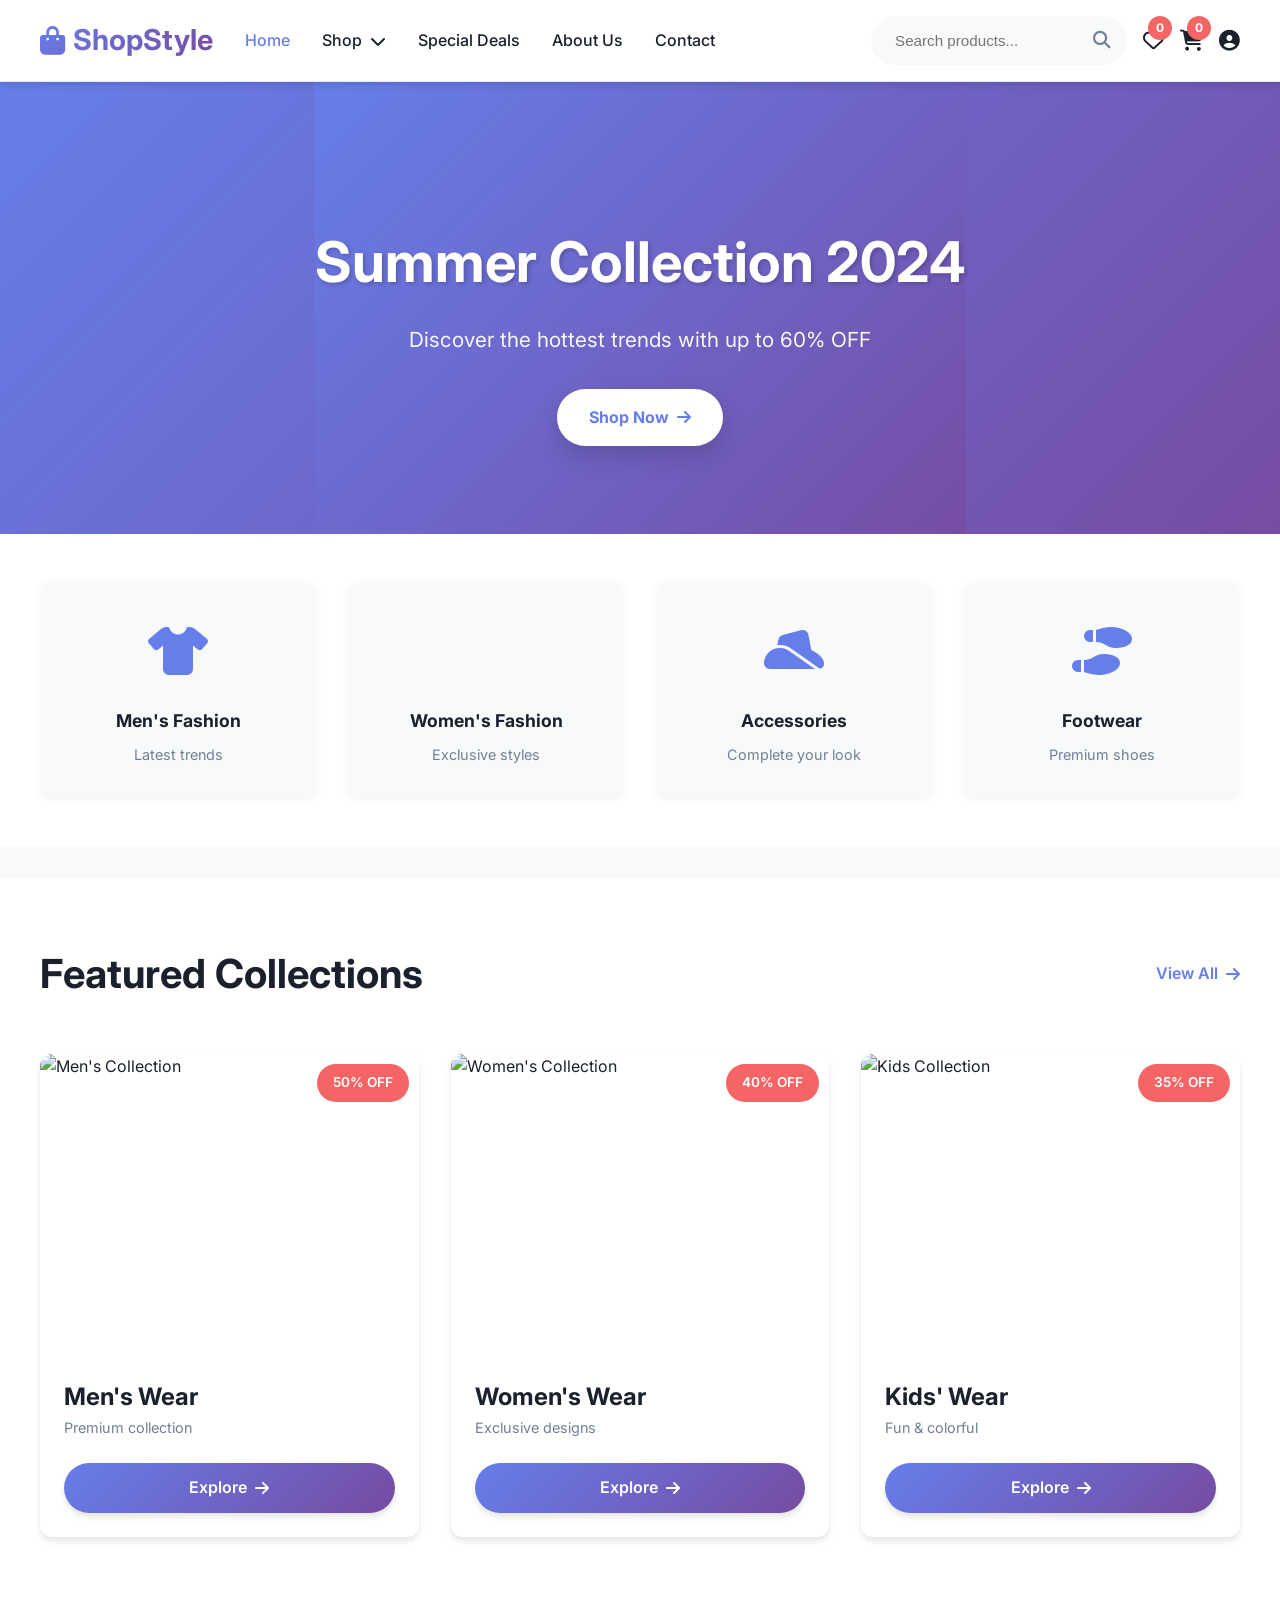
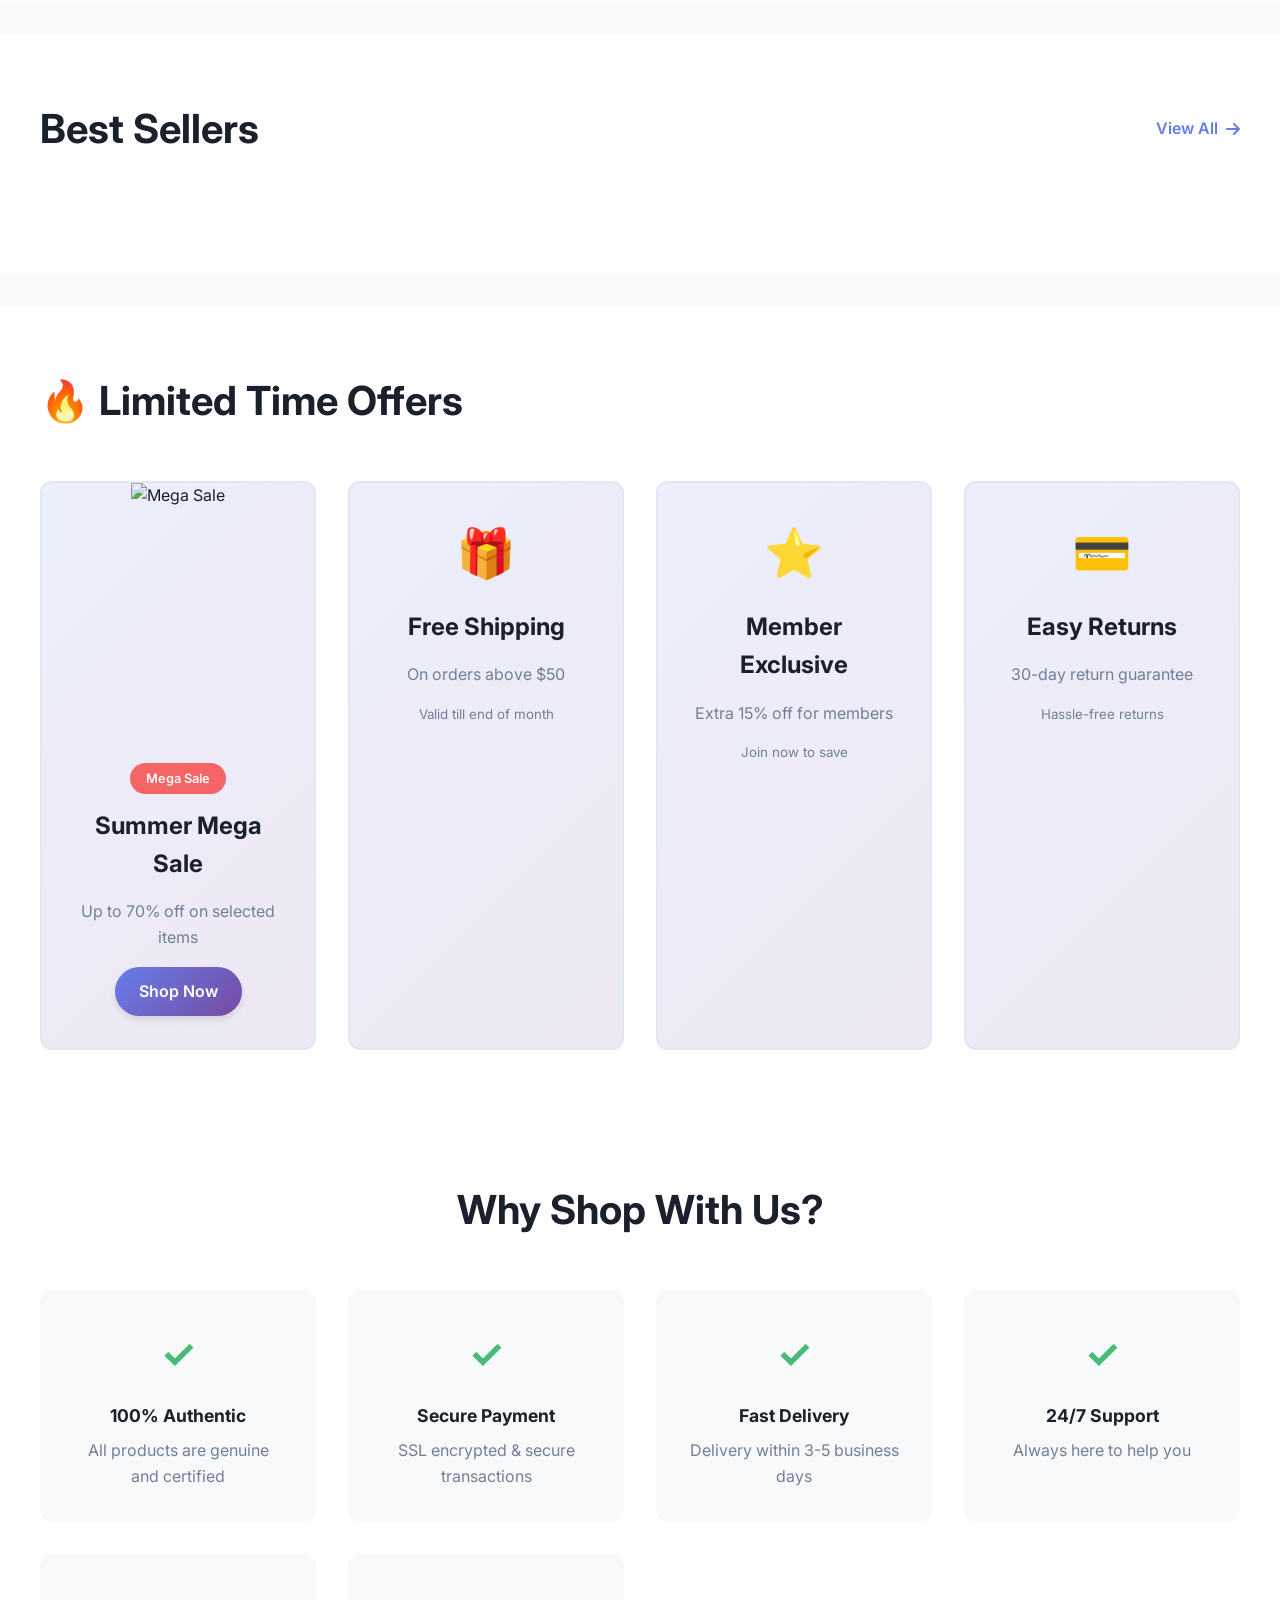
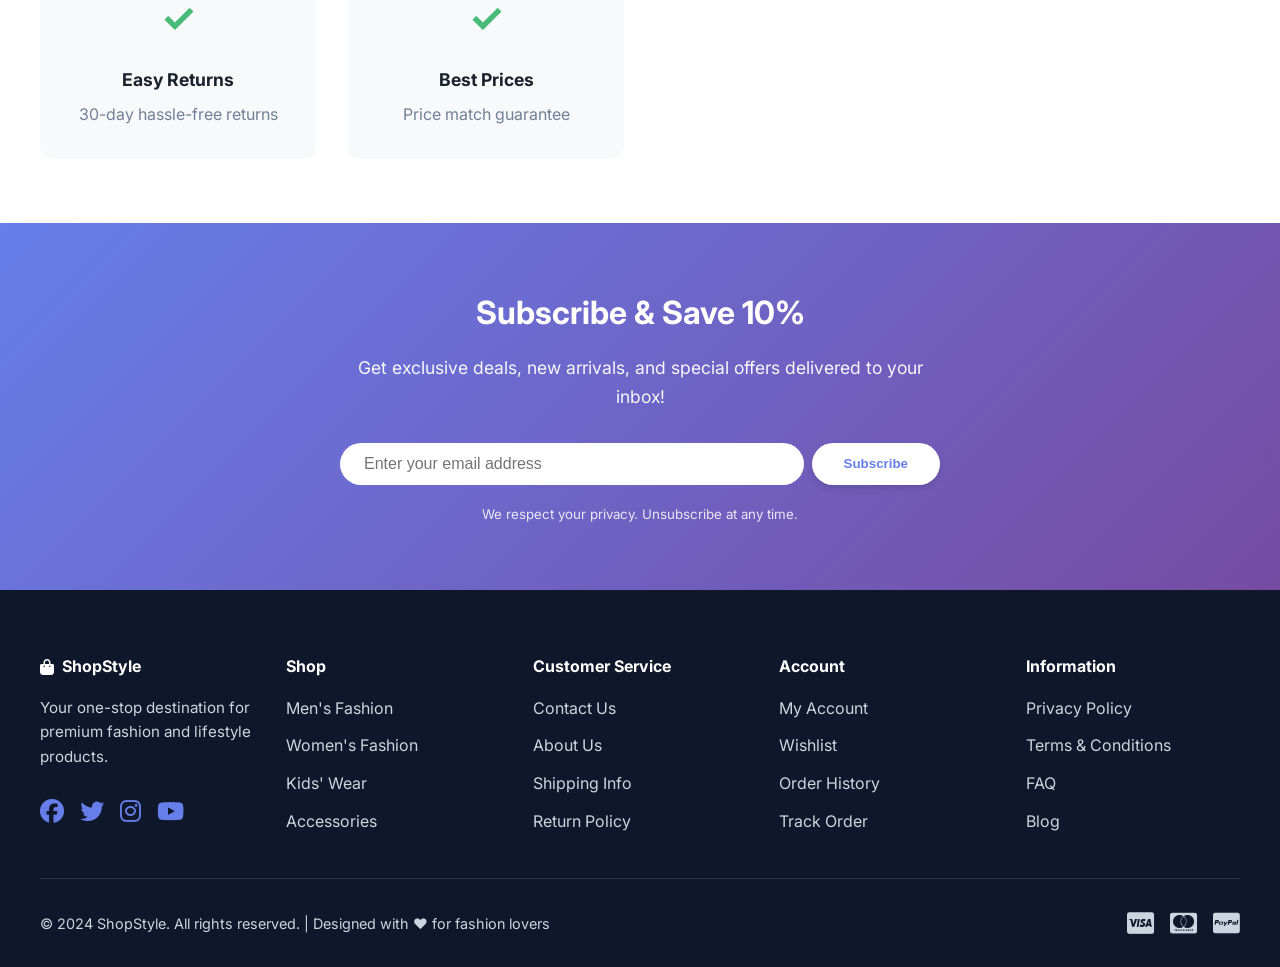
==== index.html @ abb76f9c "Add files via upload" ====
<!DOCTYPE html>
<html lang="en">
<head>
    <meta charset="UTF-8">
    <meta name="viewport" content="width=device-width, initial-scale=1.0">
    <title>ShopStyle - Premium Fashion Store | Shop Online</title>
    <link rel="stylesheet" href="style.css">
    <link href="https://fonts.googleapis.com/css2?family=Inter:wght@300;400;500;600;700&family=Poppins:wght@600;700&display=swap" rel="stylesheet">
    <link rel="stylesheet" href="https://cdnjs.cloudflare.com/ajax/libs/font-awesome/6.4.0/css/all.min.css">
</head>
<body>
    <!-- Navigation Bar -->
    <nav class="navbar">
        <div class="nav-container">
            <div class="logo-section">
                <a href="index.html" class="logo"><i class="fas fa-shopping-bag"></i> ShopStyle</a>
            </div>
            
            <ul class="nav-menu">
                <li><a href="index.html" class="active">Home</a></li>
                <li class="dropdown">
                    <a href="#">Shop<i class="fas fa-chevron-down"></i></a>
                    <ul class="dropdown-menu">
                        <li><a href="products.html?category=men"><i class="fas fa-mars"></i> Men's Clothing</a></li>
                        <li><a href="products.html?category=women"><i class="fas fa-venus"></i> Women's Clothing</a></li>
                        <li><a href="products.html?category=kids"><i class="fas fa-child"></i> Kids' Wear</a></li>
                        <li><a href="products.html?category=accessories"><i class="fas fa-ring"></i> Accessories</a></li>
                    </ul>
                </li>
                <li><a href="#deals">Special Deals</a></li>
                <li><a href="about.html">About Us</a></li>
                <li><a href="contact.html">Contact</a></li>
            </ul>
            
            <div class="nav-right">
                <div class="search-container">
                    <input type="text" id="search-bar" placeholder="Search products..." class="search-bar">
                    <button class="search-btn"><i class="fas fa-search"></i></button>
                </div>
                <a href="wishlist.html" class="nav-icon" title="Wishlist"><i class="far fa-heart"></i><span id="wishlist-count" class="badge">0</span></a>
                <a href="cart.html" class="nav-icon" title="Shopping Cart"><i class="fas fa-shopping-cart"></i><span id="cart-count" class="badge">0</span></a>
                <a href="account.html" class="nav-icon" title="Account"><i class="fas fa-user-circle"></i></a>
            </div>
        </div>
    </nav>

    <!-- Hero Carousel -->
    <section class="hero">
        <div class="carousel">
            <div class="carousel-item active" style="background: linear-gradient(135deg, #667eea 0%, #764ba2 100%);">
                <div class="hero-content">
                    <h1>Summer Collection 2024</h1>
                    <p>Discover the hottest trends with up to 60% OFF</p>
                    <a href="products.html" class="cta-btn">Shop Now<i class="fas fa-arrow-right"></i></a>
                </div>
            </div>
        </div>
    </section>

    <!-- Quick Categories -->
    <section class="quick-categories">
        <div class="container">
            <div class="category-item">
                <div class="category-icon"><i class="fas fa-tshirt"></i></div>
                <h3>Men's Fashion</h3>
                <p>Latest trends</p>
            </div>
            <div class="category-item">
                <div class="category-icon"><i class="fas fa-dress"></i></div>
                <h3>Women's Fashion</h3>
                <p>Exclusive styles</p>
            </div>
            <div class="category-item">
                <div class="category-icon"><i class="fas fa-hat-cowboy-side"></i></div>
                <h3>Accessories</h3>
                <p>Complete your look</p>
            </div>
            <div class="category-item">
                <div class="category-icon"><i class="fas fa-shoe-prints"></i></div>
                <h3>Footwear</h3>
                <p>Premium shoes</p>
            </div>
        </div>
    </section>

    <!-- Featured Collections -->
    <section class="featured">
        <div class="container">
            <div class="section-header">
                <h2>Featured Collections</h2>
                <a href="products.html" class="view-all">View All <i class="fas fa-arrow-right"></i></a>
            </div>
            <div class="collection-grid">
                <div class="collection-card">
                    <div class="collection-image">
                        <img src="https://source.unsplash.com/400x400/?mens,fashion" alt="Men's Collection">
                        <span class="badge-sale">50% OFF</span>
                    </div>
                    <h3>Men's Wear</h3>
                    <p>Premium collection</p>
                    <a href="products.html?category=men" class="btn-primary">Explore <i class="fas fa-arrow-right"></i></a>
                </div>
                <div class="collection-card">
                    <div class="collection-image">
                        <img src="https://source.unsplash.com/400x400/?womens,fashion" alt="Women's Collection">
                        <span class="badge-sale">40% OFF</span>
                    </div>
                    <h3>Women's Wear</h3>
                    <p>Exclusive designs</p>
                    <a href="products.html?category=women" class="btn-primary">Explore <i class="fas fa-arrow-right"></i></a>
                </div>
                <div class="collection-card">
                    <div class="collection-image">
                        <img src="https://source.unsplash.com/400x400/?kids,fashion" alt="Kids Collection">
                        <span class="badge-sale">35% OFF</span>
                    </div>
                    <h3>Kids' Wear</h3>
                    <p>Fun & colorful</p>
                    <a href="products.html?category=kids" class="btn-primary">Explore <i class="fas fa-arrow-right"></i></a>
                </div>
            </div>
        </div>
    </section>

    <!-- Best Sellers -->
    <section class="best-sellers">
        <div class="container">
            <div class="section-header">
                <h2>Best Sellers</h2>
                <a href="products.html" class="view-all">View All <i class="fas fa-arrow-right"></i></a>
            </div>
            <div id="best-sellers-grid" class="products-grid">
                <!-- Products loaded by JavaScript -->
            </div>
        </div>
    </section>

    <!-- Special Offers Section -->
    <section class="special-offers" id="deals">
        <div class="container">
            <div class="section-header">
                <h2>🔥 Limited Time Offers</h2>
            </div>
            <div class="offers-grid">
                <div class="offer-card featured-offer">
                    <div class="offer-image">
                        <img src="https://source.unsplash.com/600x400/?sale,fashion" alt="Mega Sale">
                    </div>
                    <div class="offer-content">
                        <span class="offer-tag">Mega Sale</span>
                        <h3>Summer Mega Sale</h3>
                        <p>Up to 70% off on selected items</p>
                        <a href="products.html" class="btn-primary">Shop Now</a>
                    </div>
                </div>
                <div class="offer-card">
                    <div class="offer-icon">🎁</div>
                    <h3>Free Shipping</h3>
                    <p>On orders above $50</p>
                    <small>Valid till end of month</small>
                </div>
                <div class="offer-card">
                    <div class="offer-icon">⭐</div>
                    <h3>Member Exclusive</h3>
                    <p>Extra 15% off for members</p>
                    <small>Join now to save</small>
                </div>
                <div class="offer-card">
                    <div class="offer-icon">💳</div>
                    <h3>Easy Returns</h3>
                    <p>30-day return guarantee</p>
                    <small>Hassle-free returns</small>
                </div>
            </div>
        </div>
    </section>

    <!-- Why Shop With Us -->
    <section class="why-us">
        <div class="container">
            <h2>Why Shop With Us?</h2>
            <div class="features-grid">
                <div class="feature">
                    <div class="feature-icon">✓</div>
                    <h4>100% Authentic</h4>
                    <p>All products are genuine and certified</p>
                </div>
                <div class="feature">
                    <div class="feature-icon">✓</div>
                    <h4>Secure Payment</h4>
                    <p>SSL encrypted & secure transactions</p>
                </div>
                <div class="feature">
                    <div class="feature-icon">✓</div>
                    <h4>Fast Delivery</h4>
                    <p>Delivery within 3-5 business days</p>
                </div>
                <div class="feature">
                    <div class="feature-icon">✓</div>
                    <h4>24/7 Support</h4>
                    <p>Always here to help you</p>
                </div>
                <div class="feature">
                    <div class="feature-icon">✓</div>
                    <h4>Easy Returns</h4>
                    <p>30-day hassle-free returns</p>
                </div>
                <div class="feature">
                    <div class="feature-icon">✓</div>
                    <h4>Best Prices</h4>
                    <p>Price match guarantee</p>
                </div>
            </div>
        </div>
    </section>

    <!-- Newsletter -->
    <section class="newsletter">
        <div class="container">
            <div class="newsletter-content">
                <h2>Subscribe & Save 10%</h2>
                <p>Get exclusive deals, new arrivals, and special offers delivered to your inbox!</p>
                <form id="newsletter-form" class="newsletter-form">
                    <input type="email" placeholder="Enter your email address" required>
                    <button type="submit" class="btn-primary">Subscribe</button>
                </form>
                <small>We respect your privacy. Unsubscribe at any time.</small>
            </div>
        </div>
    </section>

    <!-- Footer -->
    <footer class="footer">
        <div class="container">
            <div class="footer-content">
                <div class="footer-section">
                    <h4><i class="fas fa-shopping-bag"></i> ShopStyle</h4>
                    <p>Your one-stop destination for premium fashion and lifestyle products.</p>
                    <div class="social-links">
                        <a href="#"><i class="fab fa-facebook"></i></a>
                        <a href="#"><i class="fab fa-twitter"></i></a>
                        <a href="#"><i class="fab fa-instagram"></i></a>
                        <a href="#"><i class="fab fa-youtube"></i></a>
                    </div>
                </div>
                <div class="footer-section">
                    <h4>Shop</h4>
                    <ul>
                        <li><a href="products.html?category=men">Men's Fashion</a></li>
                        <li><a href="products.html?category=women">Women's Fashion</a></li>
                        <li><a href="products.html?category=kids">Kids' Wear</a></li>
                        <li><a href="products.html?category=accessories">Accessories</a></li>
                    </ul>
                </div>
                <div class="footer-section">
                    <h4>Customer Service</h4>
                    <ul>
                        <li><a href="contact.html">Contact Us</a></li>
                        <li><a href="about.html">About Us</a></li>
                        <li><a href="#">Shipping Info</a></li>
                        <li><a href="#">Return Policy</a></li>
                    </ul>
                </div>
                <div class="footer-section">
                    <h4>Account</h4>
                    <ul>
                        <li><a href="account.html">My Account</a></li>
                        <li><a href="wishlist.html">Wishlist</a></li>
                        <li><a href="#">Order History</a></li>
                        <li><a href="#">Track Order</a></li>
                    </ul>
                </div>
                <div class="footer-section">
                    <h4>Information</h4>
                    <ul>
                        <li><a href="#">Privacy Policy</a></li>
                        <li><a href="#">Terms & Conditions</a></li>
                        <li><a href="#">FAQ</a></li>
                        <li><a href="#">Blog</a></li>
                    </ul>
                </div>
            </div>
            <div class="footer-bottom">
                <p>&copy; 2024 ShopStyle. All rights reserved. | Designed with ❤️ for fashion lovers</p>
                <div class="payment-methods">
                    <i class="fab fa-cc-visa"></i>
                    <i class="fab fa-cc-mastercard"></i>
                    <i class="fab fa-cc-paypal"></i>
                </div>
            </div>
        </div>
    </footer>

    <script src="script.js"></script>
</body>
</html>
---- style.css ----
/* ==================== GLOBAL STYLES ==================== */
* {
    margin: 0;
    padding: 0;
    box-sizing: border-box;
}

:root {
    --primary-color: #667eea;
    --secondary-color: #764ba2;
    --dark-bg: #0f172a;
    --light-bg: #f8f9fa;
    --text-dark: #1a202c;
    --text-light: #718096;
    --border-color: #e2e8f0;
    --success-color: #48bb78;
    --warning-color: #ed8936;
    --danger-color: #f56565;
    --shadow: 0 4px 6px rgba(0, 0, 0, 0.1);
    --shadow-lg: 0 10px 25px rgba(0, 0, 0, 0.15);
    --transition: all 0.3s ease;
}

html {
    scroll-behavior: smooth;
}

body {
    font-family: 'Inter', sans-serif;
    line-height: 1.6;
    color: var(--text-dark);
    background-color: var(--light-bg);
    overflow-x: hidden;
}

.container {
    max-width: 1200px;
    margin: 0 auto;
    padding: 0;
}

/* ==================== UTILITIES ==================== */
.badge {
    position: absolute;
    top: -8px;
    right: -8px;
    background-color: var(--danger-color);
    color: white;
    border-radius: 50%;
    width: 24px;
    height: 24px;
    display: flex;
    align-items: center;
    justify-content: center;
    font-size: 0.75rem;
    font-weight: bold;
}

.badge-sale {
    position: absolute;
    top: 10px;
    right: 10px;
    background: var(--danger-color);
    color: white;
    padding: 0.5rem 1rem;
    border-radius: 50px;
    font-size: 0.85rem;
    font-weight: 600;
}

.btn-primary {
    background: linear-gradient(135deg, var(--primary-color), var(--secondary-color));
    color: white;
    padding: 0.75rem 1.5rem;
    border: none;
    border-radius: 50px;
    cursor: pointer;
    font-weight: 600;
    text-decoration: none;
    display: inline-flex;
    align-items: center;
    gap: 0.5rem;
    transition: var(--transition);
    box-shadow: var(--shadow);
}

.btn-primary:hover {
    transform: translateY(-2px);
    box-shadow: var(--shadow-lg);
}

.btn-secondary {
    background: white;
    color: var(--primary-color);
    border: 2px solid var(--primary-color);
    padding: 0.65rem 1.5rem;
    border-radius: 50px;
    cursor: pointer;
    font-weight: 600;
    transition: var(--transition);
}

.btn-secondary:hover {
    background: var(--primary-color);
    color: white;
}

/* ==================== TOP BANNER ==================== */
.top-banner {
    background: linear-gradient(90deg, #667eea, #764ba2);
    color: white;
    padding: 0.75rem;
    text-align: center;
    font-size: 0.9rem;
    font-weight: 500;
}

/* ==================== NAVBAR ==================== */
.navbar {
    background: white;
    padding: 1rem 0;
    position: sticky;
    top: 0;
    z-index: 100;
    box-shadow: var(--shadow);
    border-bottom: 1px solid var(--border-color);
}

.nav-container {
    max-width: 1200px;
    margin: 0 auto;
    padding: 0;
    display: flex;
    justify-content: space-between;
    align-items: center;
    gap: 2rem;
}

.logo-section {
    flex-shrink: 0;
}

.logo {
    font-size: 1.8rem;
    font-weight: 700;
    background: linear-gradient(135deg, var(--primary-color), var(--secondary-color));
    -webkit-background-clip: text;
    -webkit-text-fill-color: transparent;
    background-clip: text;
    text-decoration: none;
    display: flex;
    align-items: center;
    gap: 0.5rem;
}

.nav-menu {
    list-style: none;
    display: flex;
    gap: 2rem;
    flex: 1;
    align-items: center;
}

.nav-menu a {
    color: var(--text-dark);
    text-decoration: none;
    font-weight: 500;
    transition: var(--transition);
    display: flex;
    align-items: center;
    gap: 0.5rem;
}

.nav-menu a:hover,
.nav-menu a.active {
    color: var(--primary-color);
}

.dropdown {
    position: relative;
}

.dropdown-menu {
    display: none;
    position: absolute;
    background: white;
    list-style: none;
    top: 100%;
    left: 0;
    min-width: 200px;
    border-radius: 8px;
    box-shadow: var(--shadow-lg);
    padding: 0.5rem 0;
    margin-top: 0.5rem;
}

.dropdown-menu li a {
    display: flex;
    align-items: center;
    gap: 0.75rem;
    padding: 0.75rem 1.5rem;
    color: var(--text-dark);
    transition: var(--transition);
}

.dropdown-menu li a:hover {
    background: var(--light-bg);
    color: var(--primary-color);
}

.dropdown:hover .dropdown-menu {
    display: block;
}

.nav-right {
    display: flex;
    align-items: center;
    gap: 1rem;
    flex-shrink: 0;
}

.search-container {
    position: relative;
    display: flex;
    align-items: center;
    background: var(--light-bg);
    border-radius: 50px;
    padding: 0.5rem 1rem;
    min-width: 250px;
}

.search-bar {
    border: none;
    background: transparent;
    width: 100%;
    padding: 0.5rem;
    outline: none;
    font-size: 0.95rem;
}

.search-btn {
    background: none;
    border: none;
    cursor: pointer;
    color: var(--text-light);
    font-size: 1.1rem;
    transition: var(--transition);
}

.search-btn:hover {
    color: var(--primary-color);
}

.nav-icon {
    position: relative;
    color: var(--text-dark);
    font-size: 1.3rem;
    cursor: pointer;
    transition: var(--transition);
    text-decoration: none;
}

.nav-icon:hover {
    color: var(--primary-color);
}

/* ==================== HERO SECTION ==================== */
.hero {
    min-height: 500px;
    display: flex;
    align-items: center;
    justify-content: center;
    background: linear-gradient(135deg, #667eea 0%, #764ba2 100%);
    position: relative;
    overflow: hidden;
}

.carousel-item {
    width: 100%;
    height: 500px;
    display: flex;
    align-items: center;
    justify-content: center;
    position: relative;
}

.hero-content {
    color: white;
    text-align: center;
    z-index: 2;
    animation: slideInUp 0.8s ease;
}

.hero-content h1 {
    font-size: 3.5rem;
    font-weight: 700;
    margin-bottom: 1rem;
    text-shadow: 2px 2px 4px rgba(0, 0, 0, 0.2);
}

.hero-content p {
    font-size: 1.3rem;
    margin-bottom: 2rem;
    opacity: 0.95;
}

.cta-btn {
    background: white;
    color: var(--primary-color);
    padding: 1rem 2rem;
    border-radius: 50px;
    text-decoration: none;
    font-weight: 700;
    display: inline-flex;
    align-items: center;
    gap: 0.5rem;
    transition: var(--transition);
    box-shadow: var(--shadow-lg);
}

.cta-btn:hover {
    transform: translateY(-3px);
    box-shadow: 0 15px 30px rgba(0, 0, 0, 0.2);
}

@keyframes slideInUp {
    from {
        opacity: 0;
        transform: translateY(30px);
    }
    to {
        opacity: 1;
        transform: translateY(0);
    }
}

/* ==================== QUICK CATEGORIES ==================== */
.quick-categories {
    padding: 3rem 1rem;
    background: white;
    margin: -3rem 0 0 0;
    position: relative;
    z-index: 10;
}

.quick-categories .container {
    display: grid;
    grid-template-columns: repeat(auto-fit, minmax(200px, 1fr));
    gap: 2rem;
}

.category-item {
    text-align: center;
    padding: 2rem;
    border-radius: 12px;
    background: var(--light-bg);
    transition: var(--transition);
    cursor: pointer;
    box-shadow: 0 2px 8px rgba(0, 0, 0, 0.05);
}

.category-item:hover {
    transform: translateY(-5px);
    box-shadow: var(--shadow-lg);
}

.category-icon {
    font-size: 3rem;
    margin-bottom: 1rem;
    color: var(--primary-color);
}

.category-item h3 {
    font-size: 1.1rem;
    margin-bottom: 0.5rem;
}

.category-item p {
    color: var(--text-light);
    font-size: 0.9rem;
}

/* ==================== FEATURED COLLECTIONS ==================== */
.featured,
.best-sellers {
    padding: 4rem 1rem;
    background: white;
    margin: 2rem 0;
}

.section-header {
    display: flex;
    justify-content: space-between;
    align-items: center;
    margin-bottom: 3rem;
}

.section-header h2 {
    font-size: 2.5rem;
    font-weight: 700;
    color: var(--text-dark);
}

.view-all {
    color: var(--primary-color);
    text-decoration: none;
    font-weight: 600;
    display: flex;
    align-items: center;
    gap: 0.5rem;
    transition: var(--transition);
}

.view-all:hover {
    gap: 1rem;
}

.collection-grid {
    display: grid;
    grid-template-columns: repeat(auto-fit, minmax(280px, 1fr));
    gap: 2rem;
}

.collection-card {
    border-radius: 12px;
    overflow: hidden;
    background: white;
    box-shadow: var(--shadow);
    transition: var(--transition);
}

.collection-card:hover {
    transform: translateY(-10px);
    box-shadow: var(--shadow-lg);
}

.collection-image {
    position: relative;
    overflow: hidden;
    height: 300px;
}

.collection-image img {
    width: 100%;
    height: 100%;
    object-fit: cover;
    transition: var(--transition);
}

.collection-card:hover .collection-image img {
    transform: scale(1.1);
}

.collection-card h3 {
    padding: 1.5rem 1.5rem 0;
    font-size: 1.5rem;
    color: var(--text-dark);
}

.collection-card p {
    padding: 0 1.5rem;
    color: var(--text-light);
    font-size: 0.9rem;
}

.collection-card .btn-primary {
    margin: 1.5rem;
    width: calc(100% - 3rem);
    justify-content: center;
}

/* ==================== PRODUCTS GRID ==================== */
.products-grid {
    display: grid;
    grid-template-columns: repeat(auto-fill, minmax(220px, 1fr));
    gap: 1.5rem;
}

.product-card {
    background: white;
    border-radius: 12px;
    overflow: hidden;
    box-shadow: var(--shadow);
    transition: var(--transition);
    display: flex;
    flex-direction: column;
}

.product-card:hover {
    transform: translateY(-8px);
    box-shadow: var(--shadow-lg);
}

.product-image {
    position: relative;
    width: 100%;
    height: 250px;
    overflow: hidden;
    background: var(--light-bg);
}

.product-image img {
    width: 100%;
    height: 100%;
    object-fit: cover;
    transition: var(--transition);
}

.product-card:hover .product-image img {
    transform: scale(1.1);
}

.product-image .wishlist-btn {
    position: absolute;
    top: 10px;
    right: 10px;
    background: white;
    border: none;
    width: 40px;
    height: 40px;
    border-radius: 50%;
    cursor: pointer;
    display: flex;
    align-items: center;
    justify-content: center;
    font-size: 1.2rem;
    transition: var(--transition);
    box-shadow: var(--shadow);
}

.product-image .wishlist-btn:hover {
    background: var(--primary-color);
    color: white;
}

.product-info {
    padding: 1rem;
    flex-grow: 1;
    display: flex;
    flex-direction: column;
}

.product-name {
    font-weight: 600;
    color: var(--text-dark);
    margin-bottom: 0.5rem;
    font-size: 0.95rem;
}

.product-rating {
    color: #ffc107;
    font-size: 0.85rem;
    margin-bottom: 0.5rem;
}

.product-price {
    display: flex;
    gap: 0.5rem;
    align-items: center;
    margin-bottom: 1rem;
}

.current-price {
    font-size: 1.3rem;
    font-weight: 700;
    color: var(--primary-color);
}

.original-price {
    text-decoration: line-through;
    color: var(--text-light);
    font-size: 0.95rem;
}

.discount-badge {
    background: var(--danger-color);
    color: white;
    padding: 0.25rem 0.5rem;
    border-radius: 4px;
    font-size: 0.75rem;
    font-weight: 600;
}

.product-actions {
    display: grid;
    grid-template-columns: 1fr 1fr;
    gap: 0.5rem;
    margin-top: auto;
}

.btn-add-cart {
    background: linear-gradient(135deg, var(--primary-color), var(--secondary-color));
    color: white;
    border: none;
    padding: 0.75rem;
    border-radius: 8px;
    cursor: pointer;
    font-weight: 600;
    transition: var(--transition);
}

.btn-add-cart:hover {
    transform: scale(1.05);
}

.btn-buy-now {
    background: white;
    border: 2px solid var(--primary-color);
    color: var(--primary-color);
    padding: 0.75rem;
    border-radius: 8px;
    cursor: pointer;
    font-weight: 600;
    transition: var(--transition);
}

.btn-buy-now:hover {
    background: var(--primary-color);
    color: white;
}

/* ==================== SPECIAL OFFERS ==================== */
.special-offers {
    padding: 4rem 1rem;
    background: white;
}

.offers-grid {
    display: grid;
    grid-template-columns: repeat(auto-fit, minmax(250px, 1fr));
    gap: 2rem;
}

.offer-card {
    background: linear-gradient(135deg, #667eea20, #764ba220);
    border: 2px solid var(--border-color);
    border-radius: 12px;
    padding: 2rem;
    text-align: center;
    transition: var(--transition);
}

.offer-card:hover {
    border-color: var(--primary-color);
    transform: translateY(-5px);
}

.featured-offer {
    grid-column: span 1;
    padding: 0;
    overflow: hidden;
}

.offer-image {
    height: 250px;
    overflow: hidden;
}

.offer-image img {
    width: 100%;
    height: 100%;
    object-fit: cover;
}

.offer-content {
    padding: 2rem;
}

.offer-tag {
    background: var(--danger-color);
    color: white;
    padding: 0.5rem 1rem;
    border-radius: 50px;
    font-size: 0.8rem;
    font-weight: 600;
}

.offer-card h3 {
    font-size: 1.5rem;
    margin: 1rem 0;
    color: var(--text-dark);
}

.offer-card p {
    color: var(--text-light);
    margin-bottom: 1rem;
}

.offer-icon {
    font-size: 3rem;
    margin-bottom: 1rem;
}

.offer-card small {
    color: var(--text-light);
    display: block;
    margin-top: 1rem;
}

/* ==================== WHY US SECTION ==================== */
.why-us {
    padding: 4rem 1rem;
    background: white;
}

.why-us h2 {
    text-align: center;
    font-size: 2.5rem;
    margin-bottom: 3rem;
    color: var(--text-dark);
}

.features-grid {
    display: grid;
    grid-template-columns: repeat(auto-fit, minmax(250px, 1fr));
    gap: 2rem;
}

.feature {
    text-align: center;
    padding: 2rem;
    background: var(--light-bg);
    border-radius: 12px;
    transition: var(--transition);
}

.feature:hover {
    transform: translateY(-5px);
    box-shadow: var(--shadow-lg);
}

.feature-icon {
    font-size: 2.5rem;
    color: var(--success-color);
    margin-bottom: 1rem;
    font-weight: bold;
}

.feature h4 {
    font-size: 1.1rem;
    margin-bottom: 0.5rem;
    color: var(--text-dark);
}

.feature p {
    color: var(--text-light);
}

/* ==================== NEWSLETTER ==================== */
.newsletter {
    padding: 4rem 1rem;
    background: linear-gradient(135deg, var(--primary-color), var(--secondary-color));
    color: white;
}

.newsletter-content {
    text-align: center;
    max-width: 600px;
    margin: 0 auto;
}

.newsletter-content h2 {
    font-size: 2rem;
    margin-bottom: 1rem;
}

.newsletter-content p {
    margin-bottom: 2rem;
    font-size: 1.1rem;
    opacity: 0.95;
}

.newsletter-form {
    display: flex;
    gap: 0.5rem;
    margin-bottom: 1rem;
}

.newsletter-form input {
    flex: 1;
    padding: 0.75rem 1.5rem;
    border: none;
    border-radius: 50px;
    font-size: 1rem;
}

.newsletter-form .btn-primary {
    background: white;
    color: var(--primary-color);
    padding: 0.75rem 2rem;
    border: none;
}

.newsletter-form .btn-primary:hover {
    background: var(--light-bg);
}

.newsletter-content small {
    opacity: 0.85;
}

/* ==================== FOOTER ==================== */
.footer {
    background: var(--dark-bg);
    color: #cbd5e0;
    padding: 4rem 1rem 2rem;
}

.footer-content {
    display: grid;
    grid-template-columns: repeat(auto-fit, minmax(200px, 1fr));
    gap: 2rem;
    margin-bottom: 2rem;
}

.footer-section h4 {
    color: white;
    margin-bottom: 1rem;
    display: flex;
    align-items: center;
    gap: 0.5rem;
}

.footer-section ul {
    list-style: none;
}

.footer-section ul li {
    margin-bottom: 0.75rem;
}

.footer-section a {
    color: #cbd5e0;
    text-decoration: none;
    transition: var(--transition);
}

.footer-section a:hover {
    color: var(--primary-color);
}

.footer-section p {
    color: #cbd5e0;
    font-size: 0.95rem;
    line-height: 1.6;
    margin-bottom: 1.5rem;
}

.social-links {
    display: flex;
    gap: 1rem;
    font-size: 1.5rem;
}

.social-links a {
    color: var(--primary-color);
    transition: var(--transition);
}

.social-links a:hover {
    color: white;
    transform: translateY(-3px);
}

.footer-bottom {
    border-top: 1px solid #2d3748;
    padding-top: 2rem;
    display: flex;
    justify-content: space-between;
    align-items: center;
}

.footer-bottom p {
    color: #cbd5e0;
    font-size: 0.9rem;
}

.payment-methods {
    display: flex;
    gap: 1rem;
    font-size: 1.5rem;
    color: #cbd5e0;
}

/* ==================== RESPONSIVE ==================== */
@media (max-width: 768px) {
    .nav-container {
        gap: 1rem;
        flex-wrap: wrap;
    }

    .nav-menu {
        gap: 1rem;
        order: 3;
        flex-basis: 100%;
        margin-top: 1rem;
    }

    .search-container {
        min-width: auto;
        flex-basis: 100%;
        order: 4;
    }

    .hero-content h1 {
        font-size: 2rem;
    }

    .hero-content p {
        font-size: 1rem;
    }

    .section-header h2 {
        font-size: 1.8rem;
    }

    .products-grid {
        grid-template-columns: repeat(auto-fill, minmax(150px, 1fr));
        gap: 1rem;
    }

    .newsletter-form {
        flex-direction: column;
    }

    .footer-bottom {
        flex-direction: column;
        gap: 1rem;
        text-align: center;
    }
}

@media (max-width: 480px) {
    .logo {
        font-size: 1.3rem;
    }

    .nav-menu {
        display: none;
    }

    .hero-content h1 {
        font-size: 1.5rem;
    }

    .collection-grid,
    .products-grid {
        grid-template-columns: 1fr;
    }

    .offers-grid {
        grid-template-columns: 1fr;
    }

    .featured-offer {
        grid-column: span 1;
    }
}

/* ==================== ANIMATIONS ==================== */
@keyframes fadeIn {
    from {
        opacity: 0;
    }
    to {
        opacity: 1;
    }
}

@keyframes slideIn {
    from {
        opacity: 0;
        transform: translateX(-20px);
    }
    to {
        opacity: 1;
        transform: translateX(0);
    }
}

.product-card {
    animation: fadeIn 0.5s ease;
}

/* ==================== LOADING & STATES ==================== */
.loading {
    display: flex;
    justify-content: center;
    align-items: center;
    min-height: 400px;
}

.spinner {
    border: 4px solid var(--light-bg);
    border-top: 4px solid var(--primary-color);
    border-radius: 50%;
    width: 40px;
    height: 40px;
    animation: spin 1s linear infinite;
}

@keyframes spin {
    0% { transform: rotate(0deg); }
    100% { transform: rotate(360deg); }
}
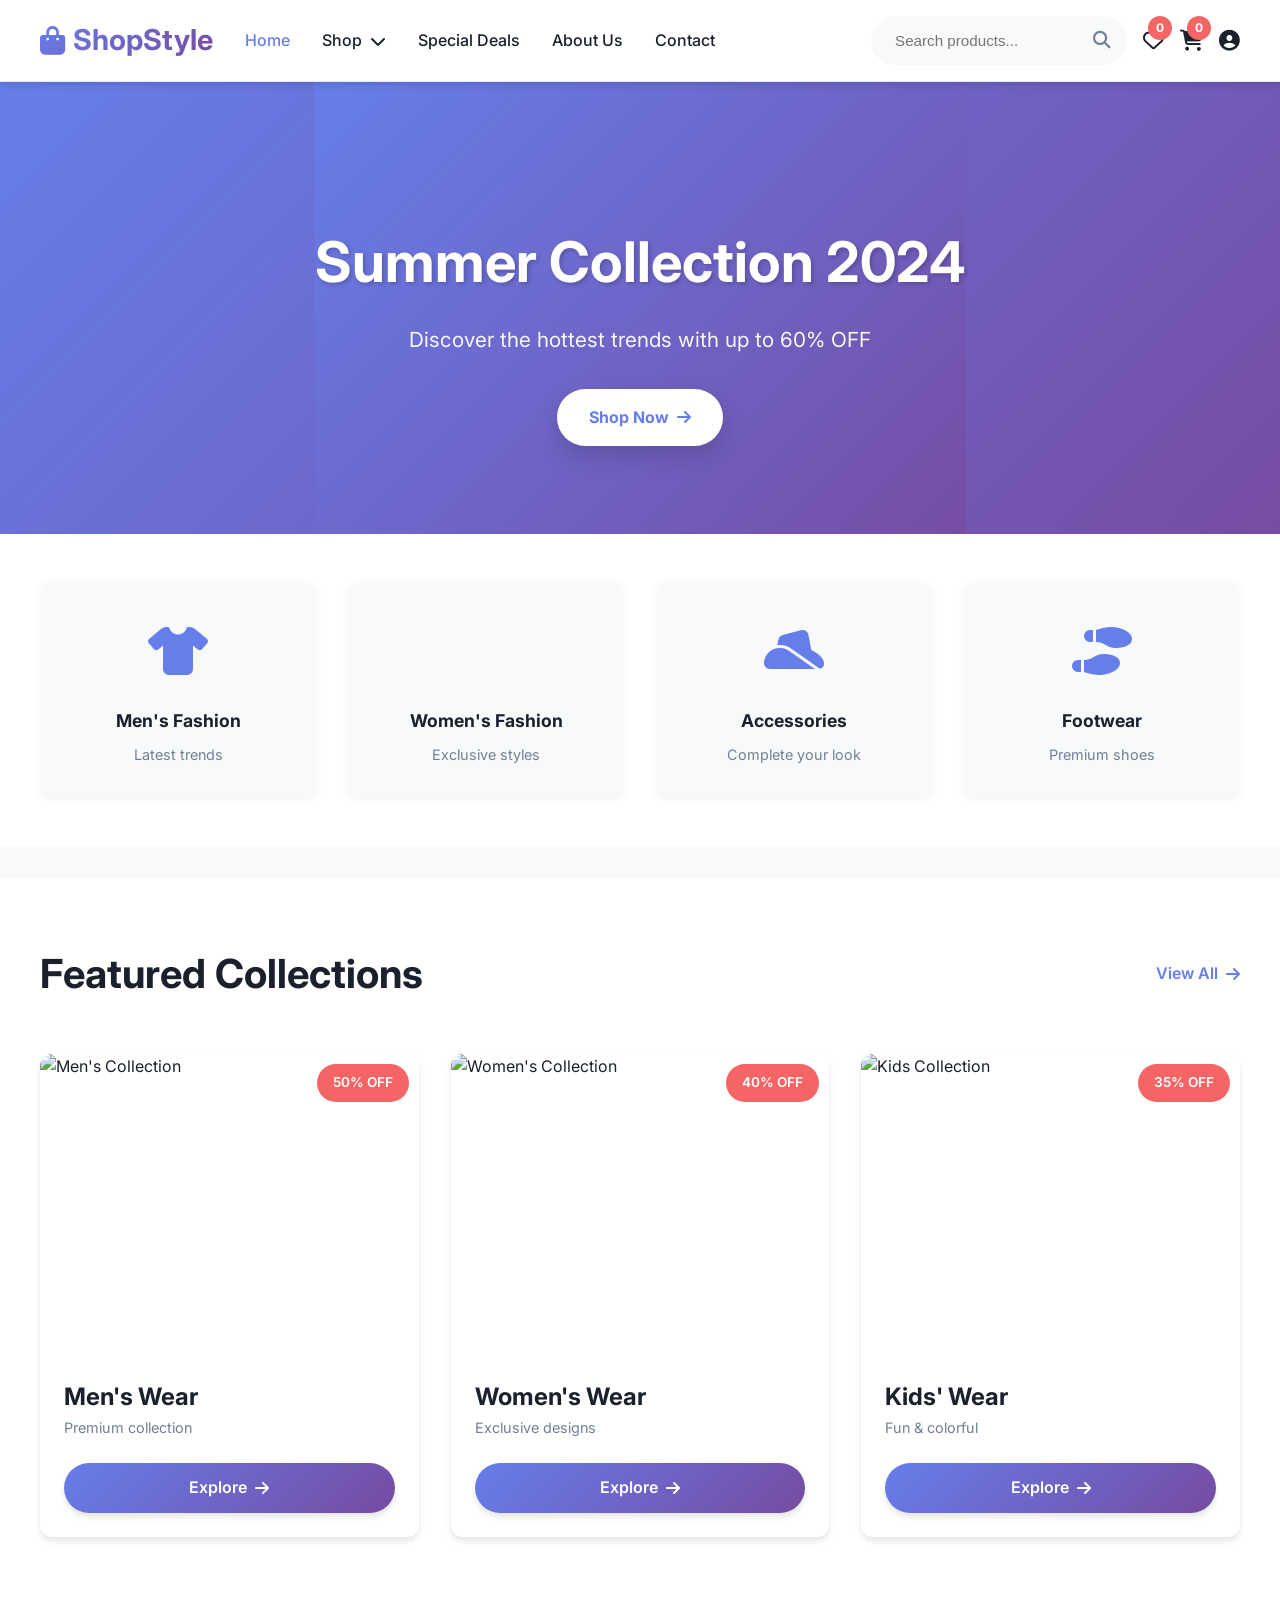
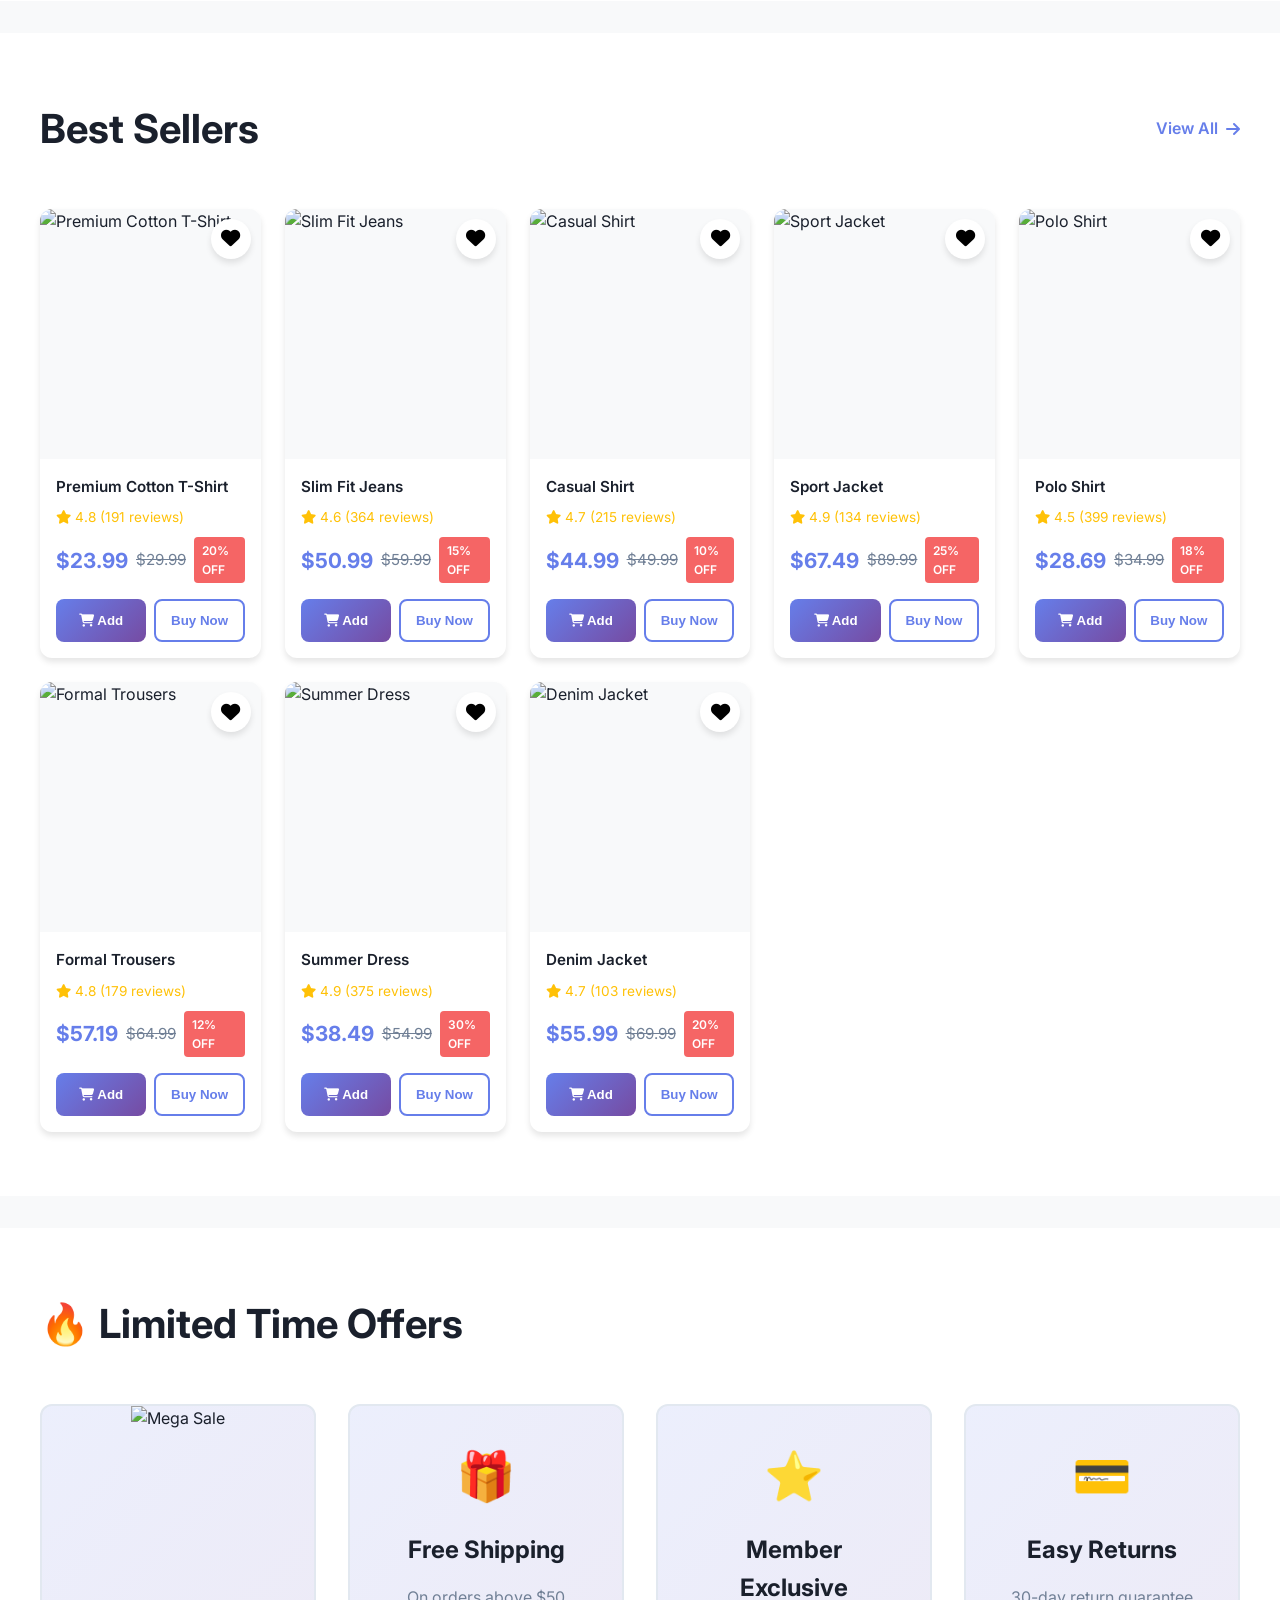
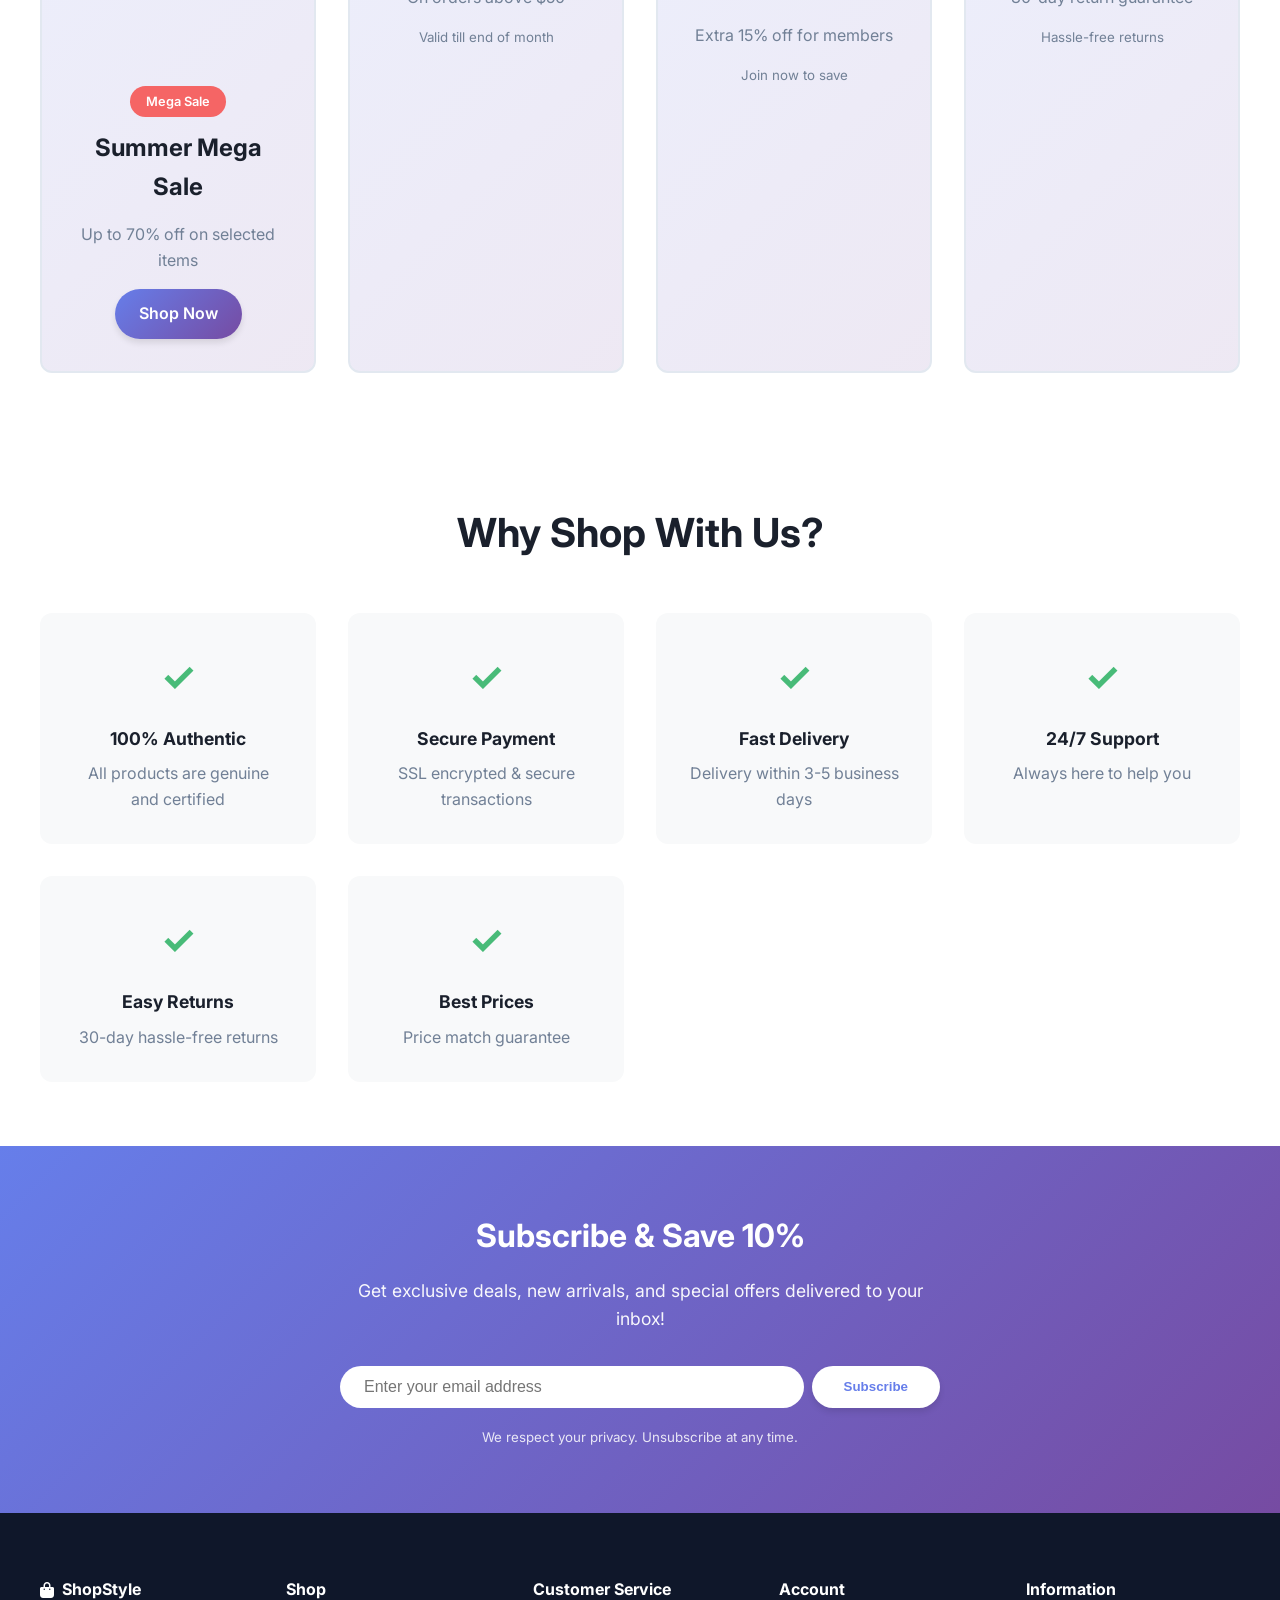
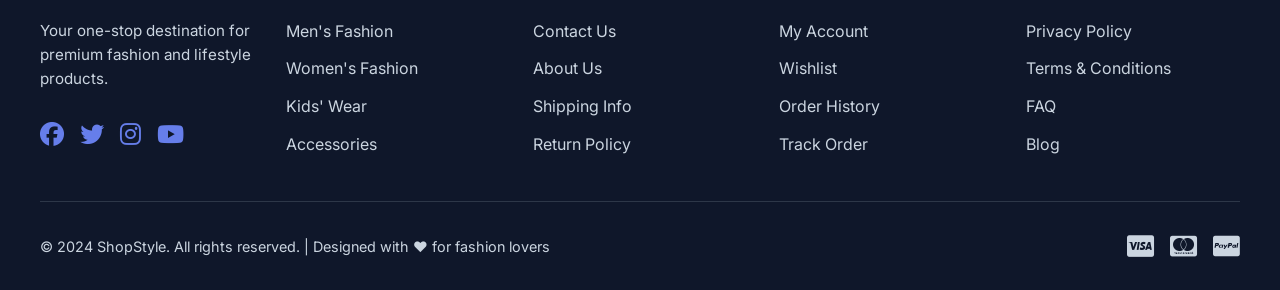
==== commit 7ce77c3d: "feat(shopstyle): rename script.js for linux case-sensitivity, replace dead unsplash endpoints, add f" ====
--- a/index.html
+++ b/index.html
@@ -7,6 +7,9 @@
     <link rel="stylesheet" href="style.css">
     <link href="https://fonts.googleapis.com/css2?family=Inter:wght@300;400;500;600;700&family=Poppins:wght@600;700&display=swap" rel="stylesheet">
     <link rel="stylesheet" href="https://cdnjs.cloudflare.com/ajax/libs/font-awesome/6.4.0/css/all.min.css">
+  <!-- Favicon -->
+  <link rel="icon" type="image/x-icon" href="assets/icons/favicon.ico">
+  <link rel="icon" type="image/svg+xml" href="assets/icons/favicon.svg">
 </head>
 <body>
     <!-- Navigation Bar -->
@@ -93,7 +96,7 @@
             <div class="collection-grid">
                 <div class="collection-card">
                     <div class="collection-image">
-                        <img src="https://source.unsplash.com/400x400/?mens,fashion" alt="Men's Collection">
+                        <img src="https://images.unsplash.com/photo-1490578474895-699cd4e2cf59?w=600&auto=format&fit=crop&q=80" alt="Men's Collection">
                         <span class="badge-sale">50% OFF</span>
                     </div>
                     <h3>Men's Wear</h3>
@@ -102,7 +105,7 @@
                 </div>
                 <div class="collection-card">
                     <div class="collection-image">
-                        <img src="https://source.unsplash.com/400x400/?womens,fashion" alt="Women's Collection">
+                        <img src="https://images.unsplash.com/photo-1483985988355-763728e1935b?w=600&auto=format&fit=crop&q=80" alt="Women's Collection">
                         <span class="badge-sale">40% OFF</span>
                     </div>
                     <h3>Women's Wear</h3>
@@ -111,7 +114,7 @@
                 </div>
                 <div class="collection-card">
                     <div class="collection-image">
-                        <img src="https://source.unsplash.com/400x400/?kids,fashion" alt="Kids Collection">
+                        <img src="https://images.unsplash.com/photo-1471286174890-9c112ffca564?w=600&auto=format&fit=crop&q=80" alt="Kids Collection">
                         <span class="badge-sale">35% OFF</span>
                     </div>
                     <h3>Kids' Wear</h3>
@@ -144,7 +147,7 @@
             <div class="offers-grid">
                 <div class="offer-card featured-offer">
                     <div class="offer-image">
-                        <img src="https://source.unsplash.com/600x400/?sale,fashion" alt="Mega Sale">
+                        <img src="https://images.unsplash.com/photo-1441986300917-64674bd600d8?w=800&auto=format&fit=crop&q=80" alt="Mega Sale">
                     </div>
                     <div class="offer-content">
                         <span class="offer-tag">Mega Sale</span>
